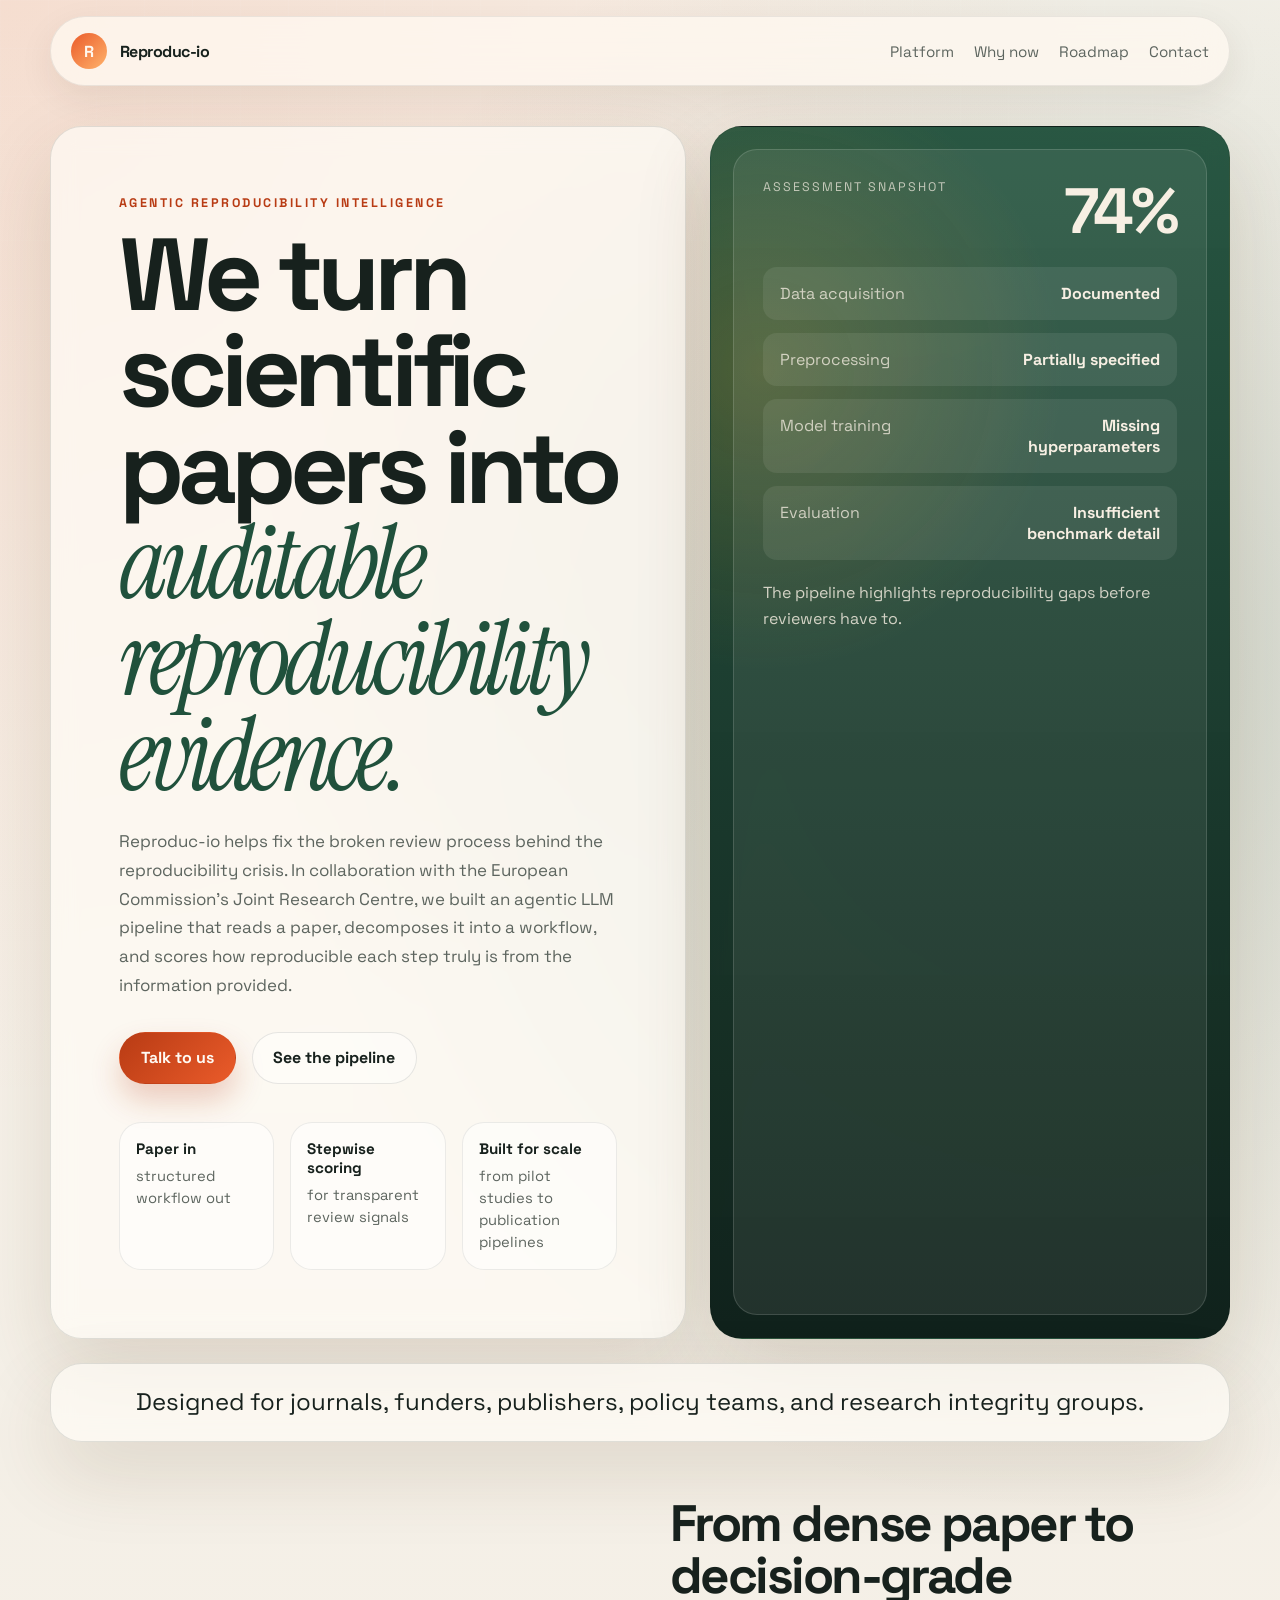
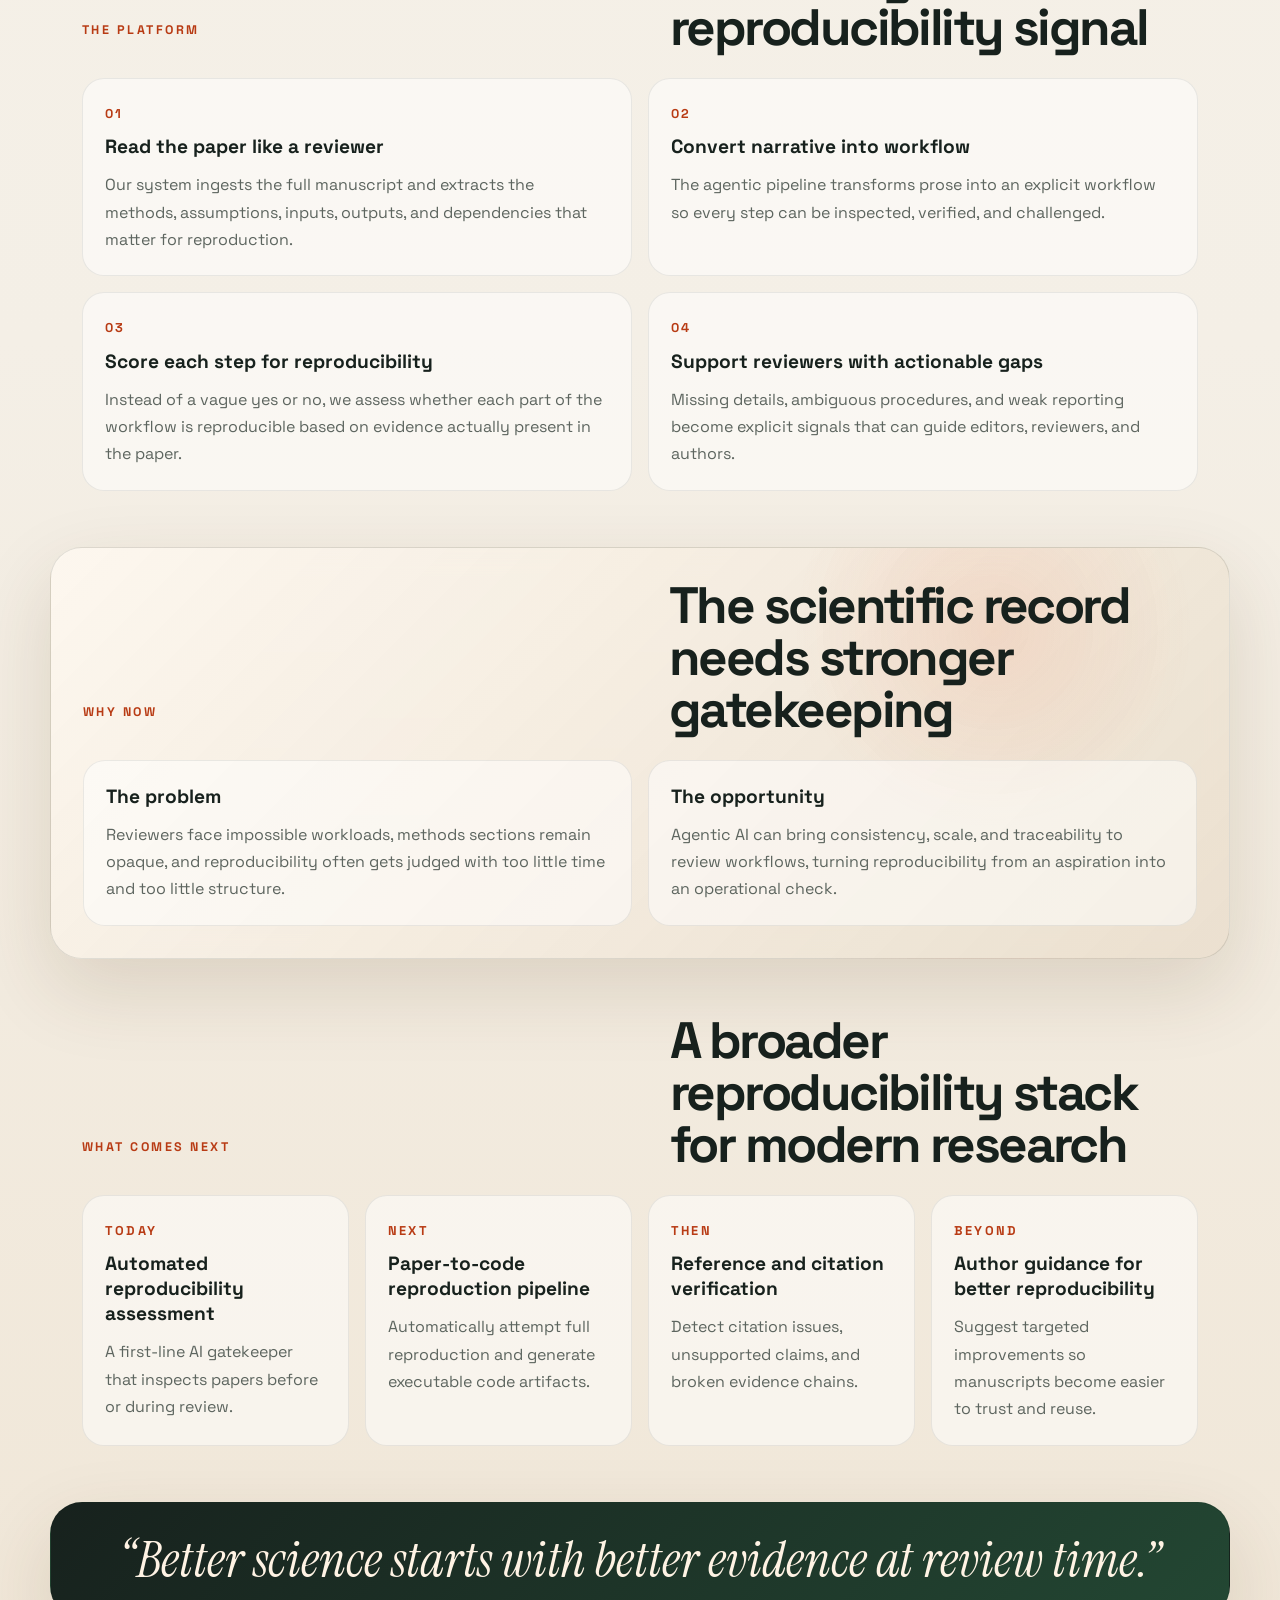
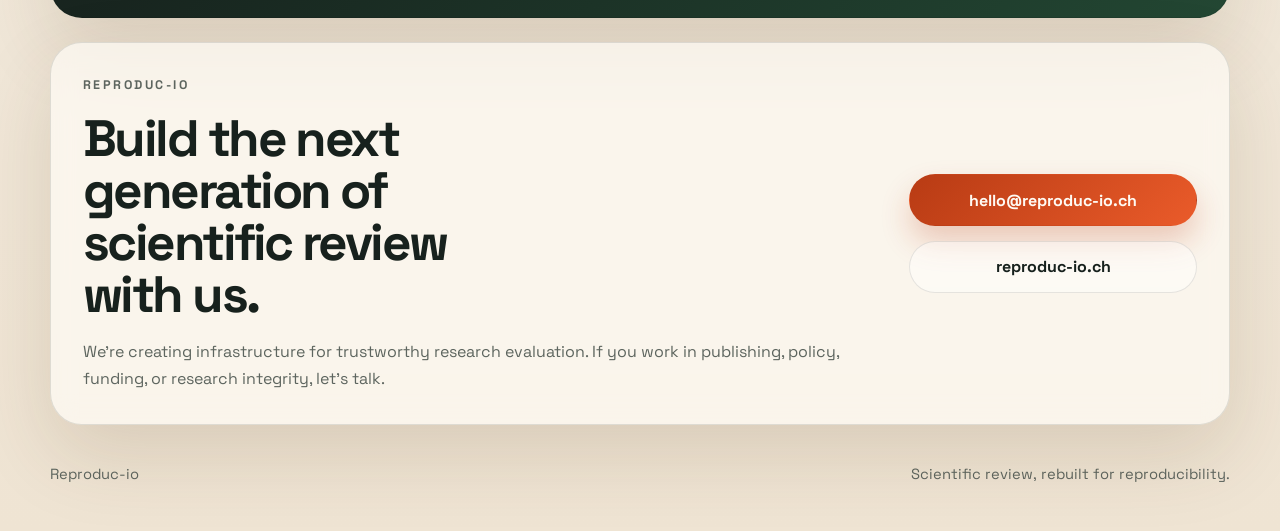
==== index.html @ 8c9f3c99 "Initial "Reproduc-io site"" ====
<!DOCTYPE html>
<html lang="en">
  <head>
    <meta charset="UTF-8" />
    <meta name="viewport" content="width=device-width, initial-scale=1.0" />
    <title>Reproduc-io | Rebuilding Trust In Scientific Review</title>
    <meta
      name="description"
      content="Reproduc-io uses agentic AI to assess the reproducibility of scientific papers and strengthen peer review with structured, scalable evidence."
    />
    <meta
      name="keywords"
      content="Reproduc-io, reproducibility, peer review, scientific review, agentic AI, LLM, research integrity"
    />
    <meta name="theme-color" content="#f4efe6" />
    <meta property="og:title" content="Reproduc-io" />
    <meta
      property="og:description"
      content="Fixing the broken review process with agentic AI for reproducibility assessment."
    />
    <meta property="og:type" content="website" />
    <meta property="og:url" content="https://reproduc-io.ch/" />
    <link rel="icon" type="image/svg+xml" href="favicon.svg" />
    <link rel="preconnect" href="https://fonts.googleapis.com" />
    <link rel="preconnect" href="https://fonts.gstatic.com" crossorigin />
    <link
      href="https://fonts.googleapis.com/css2?family=Space+Grotesk:wght@400;500;700&family=Instrument+Serif:ital@0;1&display=swap"
      rel="stylesheet"
    />
    <link rel="stylesheet" href="styles.css" />
  </head>
  <body>
    <div class="page-shell">
      <header class="site-header">
        <a class="brand" href="#top" aria-label="Reproduc-io home">
          <span class="brand-mark">R</span>
          <span class="brand-text">Reproduc-io</span>
        </a>
        <nav class="site-nav" aria-label="Primary navigation">
          <a href="#platform">Platform</a>
          <a href="#why-now">Why now</a>
          <a href="#roadmap">Roadmap</a>
          <a href="#contact">Contact</a>
        </nav>
      </header>

      <main id="top">
        <section class="hero">
          <div class="hero-copy">
            <p class="eyebrow reveal">Agentic reproducibility intelligence</p>
            <h1 class="reveal">
              We turn scientific papers into
              <span>auditable reproducibility evidence.</span>
            </h1>
            <p class="hero-text reveal">
              Reproduc-io helps fix the broken review process behind the reproducibility
              crisis. In collaboration with the European Commission's Joint Research
              Centre, we built an agentic LLM pipeline that reads a paper, decomposes
              it into a workflow, and scores how reproducible each step truly is from
              the information provided.
            </p>
            <div class="hero-actions reveal">
              <a class="button button-primary" href="#contact">Talk to us</a>
              <a class="button button-secondary" href="#platform">See the pipeline</a>
            </div>
            <ul class="hero-metrics reveal" aria-label="Key company metrics">
              <li>
                <strong>Paper in</strong>
                <span>structured workflow out</span>
              </li>
              <li>
                <strong>Stepwise scoring</strong>
                <span>for transparent review signals</span>
              </li>
              <li>
                <strong>Built for scale</strong>
                <span>from pilot studies to publication pipelines</span>
              </li>
            </ul>
          </div>

          <div class="hero-card reveal">
            <div class="signal-card">
              <div class="signal-card-header">
                <span class="signal-label">Assessment snapshot</span>
                <span class="signal-score">74%</span>
              </div>
              <div class="signal-flow">
                <div class="signal-step">
                  <span>Data acquisition</span>
                  <strong>Documented</strong>
                </div>
                <div class="signal-step">
                  <span>Preprocessing</span>
                  <strong>Partially specified</strong>
                </div>
                <div class="signal-step">
                  <span>Model training</span>
                  <strong>Missing hyperparameters</strong>
                </div>
                <div class="signal-step">
                  <span>Evaluation</span>
                  <strong>Insufficient benchmark detail</strong>
                </div>
              </div>
              <p class="signal-note">
                The pipeline highlights reproducibility gaps before reviewers have to.
              </p>
            </div>
          </div>
        </section>

        <section class="featured-strip reveal">
          <p>Designed for journals, funders, publishers, policy teams, and research integrity groups.</p>
        </section>

        <section class="section-grid" id="platform">
          <div class="section-heading reveal">
            <p class="eyebrow">The platform</p>
            <h2>From dense paper to decision-grade reproducibility signal</h2>
          </div>
          <div class="card-grid">
            <article class="info-card reveal">
              <span class="card-index">01</span>
              <h3>Read the paper like a reviewer</h3>
              <p>
                Our system ingests the full manuscript and extracts the methods,
                assumptions, inputs, outputs, and dependencies that matter for
                reproduction.
              </p>
            </article>
            <article class="info-card reveal">
              <span class="card-index">02</span>
              <h3>Convert narrative into workflow</h3>
              <p>
                The agentic pipeline transforms prose into an explicit workflow so
                every step can be inspected, verified, and challenged.
              </p>
            </article>
            <article class="info-card reveal">
              <span class="card-index">03</span>
              <h3>Score each step for reproducibility</h3>
              <p>
                Instead of a vague yes or no, we assess whether each part of the
                workflow is reproducible based on evidence actually present in the paper.
              </p>
            </article>
            <article class="info-card reveal">
              <span class="card-index">04</span>
              <h3>Support reviewers with actionable gaps</h3>
              <p>
                Missing details, ambiguous procedures, and weak reporting become
                explicit signals that can guide editors, reviewers, and authors.
              </p>
            </article>
          </div>
        </section>

        <section class="contrast-band" id="why-now">
          <div class="section-heading reveal">
            <p class="eyebrow">Why now</p>
            <h2>The scientific record needs stronger gatekeeping</h2>
          </div>
          <div class="two-column">
            <article class="contrast-card reveal">
              <h3>The problem</h3>
              <p>
                Reviewers face impossible workloads, methods sections remain opaque,
                and reproducibility often gets judged with too little time and too
                little structure.
              </p>
            </article>
            <article class="contrast-card reveal">
              <h3>The opportunity</h3>
              <p>
                Agentic AI can bring consistency, scale, and traceability to review
                workflows, turning reproducibility from an aspiration into an operational check.
              </p>
            </article>
          </div>
        </section>

        <section class="section-grid" id="roadmap">
          <div class="section-heading reveal">
            <p class="eyebrow">What comes next</p>
            <h2>A broader reproducibility stack for modern research</h2>
          </div>
          <div class="timeline">
            <article class="timeline-item reveal">
              <span class="timeline-phase">Today</span>
              <h3>Automated reproducibility assessment</h3>
              <p>
                A first-line AI gatekeeper that inspects papers before or during review.
              </p>
            </article>
            <article class="timeline-item reveal">
              <span class="timeline-phase">Next</span>
              <h3>Paper-to-code reproduction pipeline</h3>
              <p>
                Automatically attempt full reproduction and generate executable code artifacts.
              </p>
            </article>
            <article class="timeline-item reveal">
              <span class="timeline-phase">Then</span>
              <h3>Reference and citation verification</h3>
              <p>
                Detect citation issues, unsupported claims, and broken evidence chains.
              </p>
            </article>
            <article class="timeline-item reveal">
              <span class="timeline-phase">Beyond</span>
              <h3>Author guidance for better reproducibility</h3>
              <p>
                Suggest targeted improvements so manuscripts become easier to trust and reuse.
              </p>
            </article>
          </div>
        </section>

        <section class="quote-block reveal">
          <p>
            “Better science starts with better evidence at review time.”
          </p>
        </section>

        <section class="cta-section reveal" id="contact">
          <div class="cta-copy">
            <p class="eyebrow">Reproduc-io</p>
            <h2>Build the next generation of scientific review with us.</h2>
            <p>
              We’re creating infrastructure for trustworthy research evaluation.
              If you work in publishing, policy, funding, or research integrity,
              let’s talk.
            </p>
          </div>
          <div class="cta-actions">
            <a class="button button-primary" href="mailto:hello@reproduc-io.ch">hello@reproduc-io.ch</a>
            <a class="button button-secondary" href="https://reproduc-io.ch" target="_blank" rel="noreferrer">reproduc-io.ch</a>
          </div>
        </section>
      </main>

      <footer class="site-footer">
        <p>Reproduc-io</p>
        <p>Scientific review, rebuilt for reproducibility.</p>
      </footer>
    </div>

    <script src="script.js"></script>
  </body>
</html>
---- styles.css ----
:root {
  --bg: #f4efe6;
  --bg-strong: #eadfce;
  --surface: rgba(255, 252, 247, 0.68);
  --surface-strong: #fff9f1;
  --ink: #17211d;
  --muted: #5d655f;
  --line: rgba(23, 33, 29, 0.12);
  --accent: #ea5b2a;
  --accent-dark: #b83b14;
  --forest: #20513c;
  --gold: #cf9b2b;
  --shadow: 0 30px 80px rgba(78, 51, 14, 0.14);
  --radius-lg: 32px;
  --radius-md: 22px;
  --radius-sm: 14px;
  --max-width: 1180px;
}

* {
  box-sizing: border-box;
}

html {
  scroll-behavior: smooth;
}

body {
  margin: 0;
  font-family: "Space Grotesk", sans-serif;
  color: var(--ink);
  background:
    radial-gradient(circle at top left, rgba(234, 91, 42, 0.14), transparent 28%),
    radial-gradient(circle at 85% 18%, rgba(32, 81, 60, 0.18), transparent 26%),
    linear-gradient(180deg, #f7f3eb 0%, #f4efe6 52%, #efe4d3 100%);
}

body::before {
  content: "";
  position: fixed;
  inset: 0;
  pointer-events: none;
  background-image:
    linear-gradient(rgba(255, 255, 255, 0.18) 1px, transparent 1px),
    linear-gradient(90deg, rgba(255, 255, 255, 0.18) 1px, transparent 1px);
  background-size: 48px 48px;
  mask-image: linear-gradient(180deg, rgba(0, 0, 0, 0.3), transparent 80%);
}

a {
  color: inherit;
  text-decoration: none;
}

p,
h1,
h2,
h3,
ul {
  margin: 0;
}

.page-shell {
  width: min(calc(100% - 2rem), var(--max-width));
  margin: 0 auto;
  padding: 1rem 0 2rem;
}

.site-header {
  display: flex;
  align-items: center;
  justify-content: space-between;
  gap: 1rem;
  position: sticky;
  top: 0.75rem;
  z-index: 10;
  margin-bottom: 2.5rem;
  padding: 1rem 1.25rem;
  background: rgba(255, 249, 241, 0.76);
  backdrop-filter: blur(20px);
  border: 1px solid rgba(23, 33, 29, 0.08);
  border-radius: 999px;
  box-shadow: 0 12px 35px rgba(58, 40, 11, 0.08);
}

.brand {
  display: inline-flex;
  align-items: center;
  gap: 0.8rem;
  font-weight: 700;
  letter-spacing: -0.03em;
}

.brand-mark {
  display: grid;
  place-items: center;
  width: 2.25rem;
  height: 2.25rem;
  border-radius: 50%;
  background: linear-gradient(135deg, var(--accent), #ffb36c);
  color: #fff8ef;
}

.site-nav {
  display: flex;
  flex-wrap: wrap;
  gap: 1.25rem;
  color: var(--muted);
  font-size: 0.95rem;
}

.hero,
.section-grid,
.contrast-band,
.cta-section,
.quote-block,
.featured-strip {
  margin-bottom: 1.5rem;
}

.hero {
  display: grid;
  grid-template-columns: 1.1fr 0.9fr;
  gap: 1.5rem;
  align-items: stretch;
}

.hero-copy,
.hero-card,
.featured-strip,
.contrast-band,
.quote-block,
.cta-section {
  position: relative;
  overflow: hidden;
  border-radius: var(--radius-lg);
  border: 1px solid var(--line);
  background: var(--surface);
  backdrop-filter: blur(12px);
  box-shadow: var(--shadow);
}

.hero-copy {
  padding: 4.25rem;
}

.eyebrow {
  margin-bottom: 1rem;
  color: var(--accent-dark);
  font-size: 0.78rem;
  font-weight: 700;
  letter-spacing: 0.2em;
  text-transform: uppercase;
}

.hero h1 {
  max-width: 12ch;
  font-size: clamp(3.2rem, 8vw, 6.8rem);
  line-height: 0.94;
  letter-spacing: -0.06em;
}

.hero h1 span {
  display: block;
  font-family: "Instrument Serif", serif;
  font-style: italic;
  font-weight: 400;
  color: var(--forest);
}

.hero-text {
  max-width: 62ch;
  margin-top: 1.4rem;
  color: var(--muted);
  font-size: 1.06rem;
  line-height: 1.7;
}

.hero-actions {
  display: flex;
  flex-wrap: wrap;
  gap: 1rem;
  margin-top: 2rem;
}

.button {
  display: inline-flex;
  align-items: center;
  justify-content: center;
  min-height: 3.25rem;
  padding: 0.85rem 1.3rem;
  border-radius: 999px;
  border: 1px solid transparent;
  font-weight: 700;
  transition: transform 180ms ease, box-shadow 180ms ease, background 180ms ease;
}

.button:hover,
.button:focus-visible {
  transform: translateY(-2px);
}

.button-primary {
  background: linear-gradient(135deg, var(--accent-dark), var(--accent));
  color: #fffaf3;
  box-shadow: 0 16px 30px rgba(184, 59, 20, 0.24);
}

.button-secondary {
  background: rgba(255, 255, 255, 0.45);
  border-color: rgba(23, 33, 29, 0.1);
}

.hero-metrics {
  display: grid;
  grid-template-columns: repeat(3, minmax(0, 1fr));
  gap: 1rem;
  padding: 0;
  margin-top: 2.4rem;
  list-style: none;
}

.hero-metrics li {
  padding: 1rem;
  border-radius: var(--radius-md);
  background: rgba(255, 255, 255, 0.52);
  border: 1px solid rgba(23, 33, 29, 0.08);
}

.hero-metrics strong,
.hero-metrics span {
  display: block;
}

.hero-metrics strong {
  margin-bottom: 0.4rem;
  font-size: 0.95rem;
}

.hero-metrics span {
  color: var(--muted);
  font-size: 0.92rem;
  line-height: 1.5;
}

.hero-card {
  display: flex;
  align-items: stretch;
  min-height: 100%;
  padding: 1.4rem;
  background:
    radial-gradient(circle at 10% 20%, rgba(207, 155, 43, 0.24), transparent 28%),
    linear-gradient(180deg, rgba(32, 81, 60, 0.96), rgba(11, 29, 23, 0.98));
  color: #f7efe3;
}

.signal-card {
  width: 100%;
  padding: 1.8rem;
  border-radius: calc(var(--radius-lg) - 8px);
  background: rgba(243, 233, 220, 0.08);
  border: 1px solid rgba(255, 255, 255, 0.14);
}

.signal-card-header {
  display: flex;
  align-items: flex-start;
  justify-content: space-between;
  gap: 1rem;
  margin-bottom: 1.5rem;
}

.signal-label {
  color: rgba(247, 239, 227, 0.72);
  text-transform: uppercase;
  letter-spacing: 0.16em;
  font-size: 0.78rem;
}

.signal-score {
  font-size: clamp(2.6rem, 5vw, 4rem);
  font-weight: 700;
  line-height: 1;
  letter-spacing: -0.05em;
}

.signal-flow {
  display: grid;
  gap: 0.8rem;
}

.signal-step {
  display: flex;
  justify-content: space-between;
  gap: 1rem;
  padding: 1rem 1.05rem;
  border-radius: var(--radius-sm);
  background: rgba(255, 255, 255, 0.08);
}

.signal-step span {
  color: rgba(247, 239, 227, 0.76);
}

.signal-step strong {
  max-width: 15ch;
  text-align: right;
}

.signal-note {
  margin-top: 1.3rem;
  color: rgba(247, 239, 227, 0.82);
  line-height: 1.6;
}

.featured-strip,
.quote-block {
  padding: 1.35rem 1.5rem;
}

.featured-strip p,
.quote-block p {
  text-align: center;
  font-size: clamp(1.1rem, 2vw, 1.5rem);
  line-height: 1.4;
}

.section-grid,
.contrast-band,
.cta-section {
  padding: 2rem;
}

.section-heading {
  display: flex;
  align-items: end;
  justify-content: space-between;
  gap: 1rem;
  margin-bottom: 1.5rem;
}

.section-heading h2 {
  max-width: 16ch;
  font-size: clamp(2rem, 4vw, 3.4rem);
  line-height: 1.02;
  letter-spacing: -0.05em;
}

.card-grid,
.two-column,
.timeline {
  display: grid;
  gap: 1rem;
}

.card-grid {
  grid-template-columns: repeat(2, minmax(0, 1fr));
}

.info-card,
.contrast-card,
.timeline-item {
  padding: 1.4rem;
  border-radius: var(--radius-md);
  background: rgba(255, 255, 255, 0.5);
  border: 1px solid rgba(23, 33, 29, 0.08);
}

.card-index,
.timeline-phase {
  display: inline-block;
  margin-bottom: 0.8rem;
  color: var(--accent-dark);
  font-size: 0.8rem;
  font-weight: 700;
  letter-spacing: 0.16em;
  text-transform: uppercase;
}

.info-card h3,
.contrast-card h3,
.timeline-item h3 {
  margin-bottom: 0.75rem;
  font-size: 1.2rem;
}

.info-card p,
.contrast-card p,
.timeline-item p,
.cta-copy p {
  color: var(--muted);
  line-height: 1.7;
}

.two-column {
  grid-template-columns: repeat(2, minmax(0, 1fr));
}

.contrast-band {
  background:
    radial-gradient(circle at 80% 20%, rgba(234, 91, 42, 0.12), transparent 20%),
    linear-gradient(135deg, rgba(255, 249, 241, 0.8), rgba(234, 223, 206, 0.95));
}

.timeline {
  grid-template-columns: repeat(4, minmax(0, 1fr));
}

.quote-block {
  background: linear-gradient(135deg, #17211d, #234733);
  color: #fff3e4;
}

.quote-block p {
  font-family: "Instrument Serif", serif;
  font-size: clamp(2rem, 4vw, 3.4rem);
  font-style: italic;
}

.cta-section {
  display: flex;
  align-items: center;
  justify-content: space-between;
  gap: 2rem;
}

.cta-copy h2 {
  max-width: 13ch;
  margin-bottom: 1rem;
  font-size: clamp(2rem, 4vw, 3.4rem);
  line-height: 1.02;
  letter-spacing: -0.05em;
}

.cta-actions {
  display: flex;
  flex-direction: column;
  gap: 0.9rem;
  min-width: min(100%, 18rem);
}

.site-footer {
  display: flex;
  justify-content: space-between;
  gap: 1rem;
  padding: 1rem 0;
  color: var(--muted);
  font-size: 0.92rem;
}

.reveal {
  opacity: 0;
  transform: translateY(18px);
  transition: opacity 700ms ease, transform 700ms ease;
}

.reveal.is-visible {
  opacity: 1;
  transform: translateY(0);
}

@media (max-width: 980px) {
  .hero,
  .two-column,
  .timeline,
  .card-grid,
  .cta-section {
    grid-template-columns: 1fr;
  }

  .hero {
    display: grid;
  }

  .hero-copy {
    padding: 2rem;
  }

  .hero-metrics {
    grid-template-columns: 1fr;
  }

  .cta-section,
  .site-footer,
  .section-heading {
    display: block;
  }

  .cta-actions {
    margin-top: 1.5rem;
  }
}

@media (max-width: 760px) {
  .page-shell {
    width: min(calc(100% - 1rem), var(--max-width));
  }

  .site-header {
    padding: 1rem;
    border-radius: 1.5rem;
  }

  .site-nav {
    display: none;
  }

  .hero-copy,
  .section-grid,
  .contrast-band,
  .cta-section,
  .quote-block,
  .featured-strip {
    padding-left: 1.2rem;
    padding-right: 1.2rem;
  }

  .hero-copy {
    padding-top: 1.6rem;
    padding-bottom: 1.6rem;
  }

  .hero-card {
    padding: 1rem;
  }
}

@media (prefers-reduced-motion: reduce) {
  html {
    scroll-behavior: auto;
  }

  .reveal,
  .reveal.is-visible,
  .button {
    transition: none;
    transform: none;
    opacity: 1;
  }
}
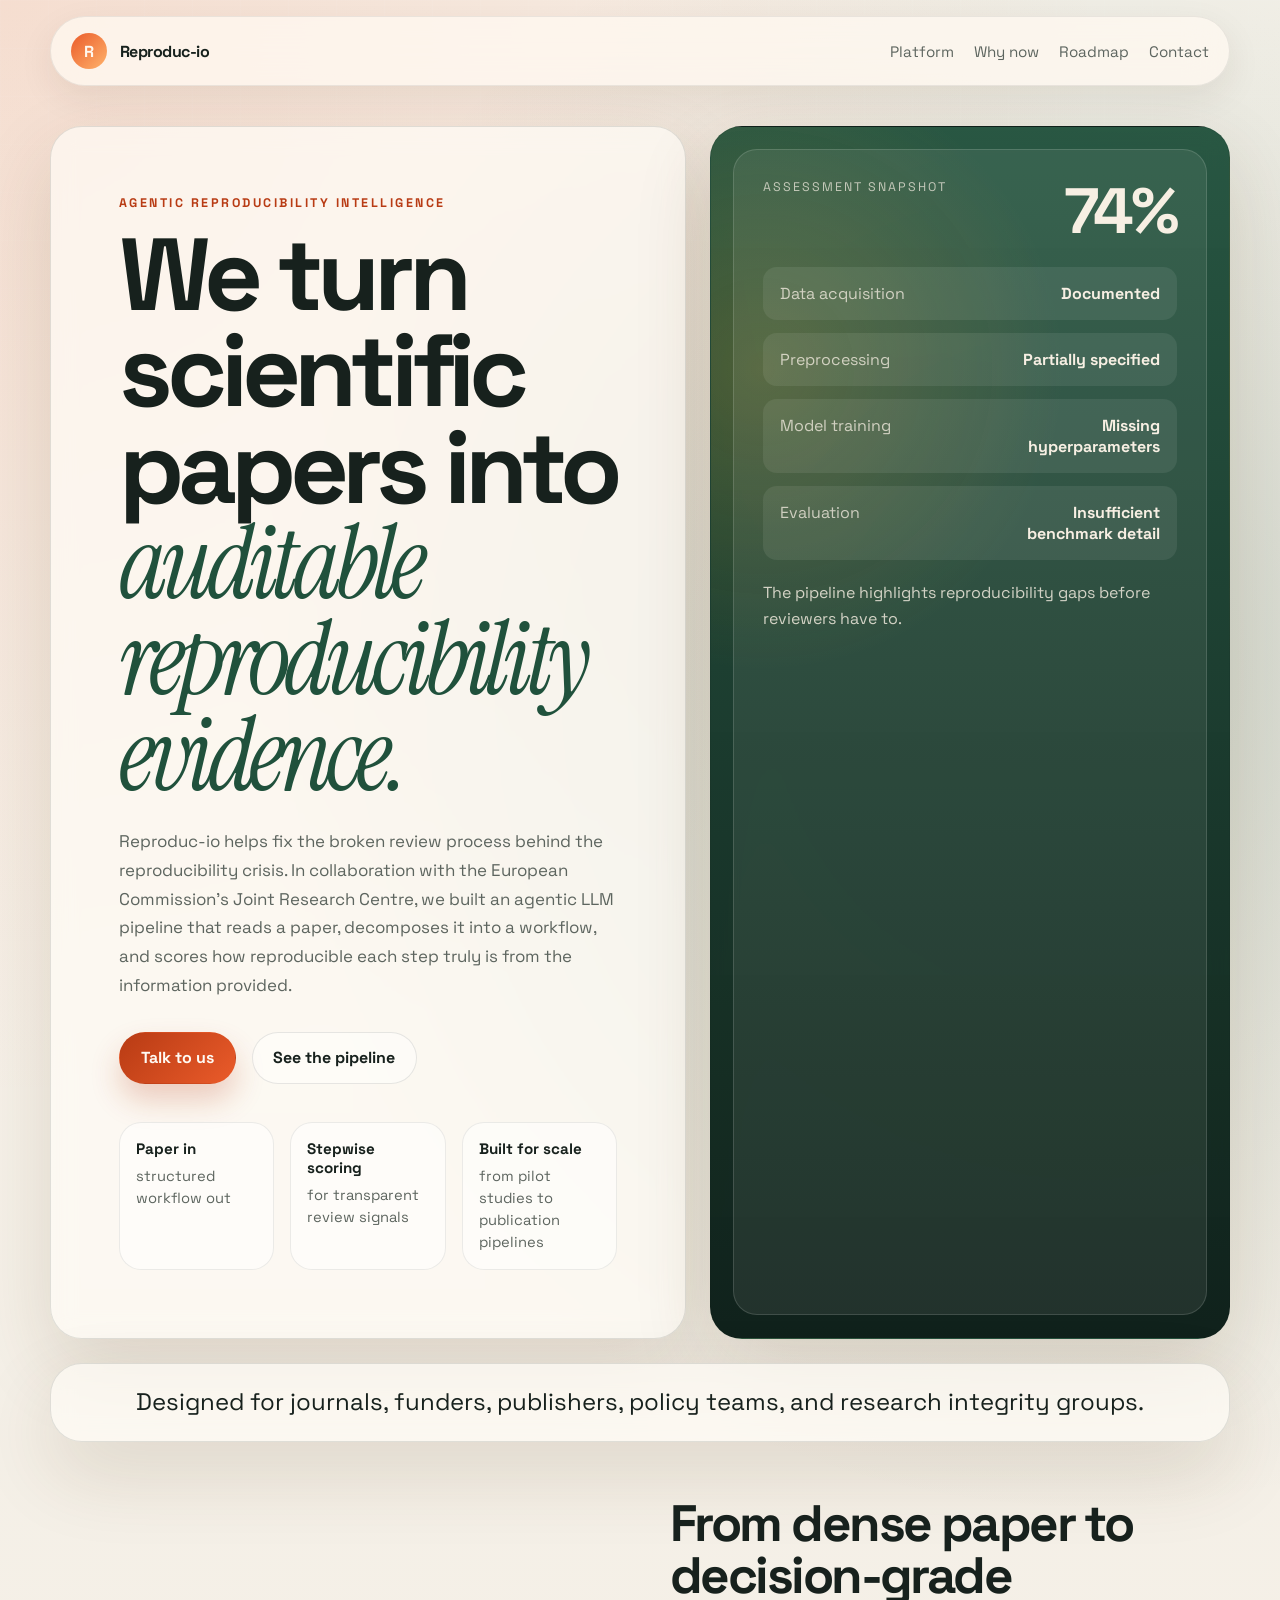
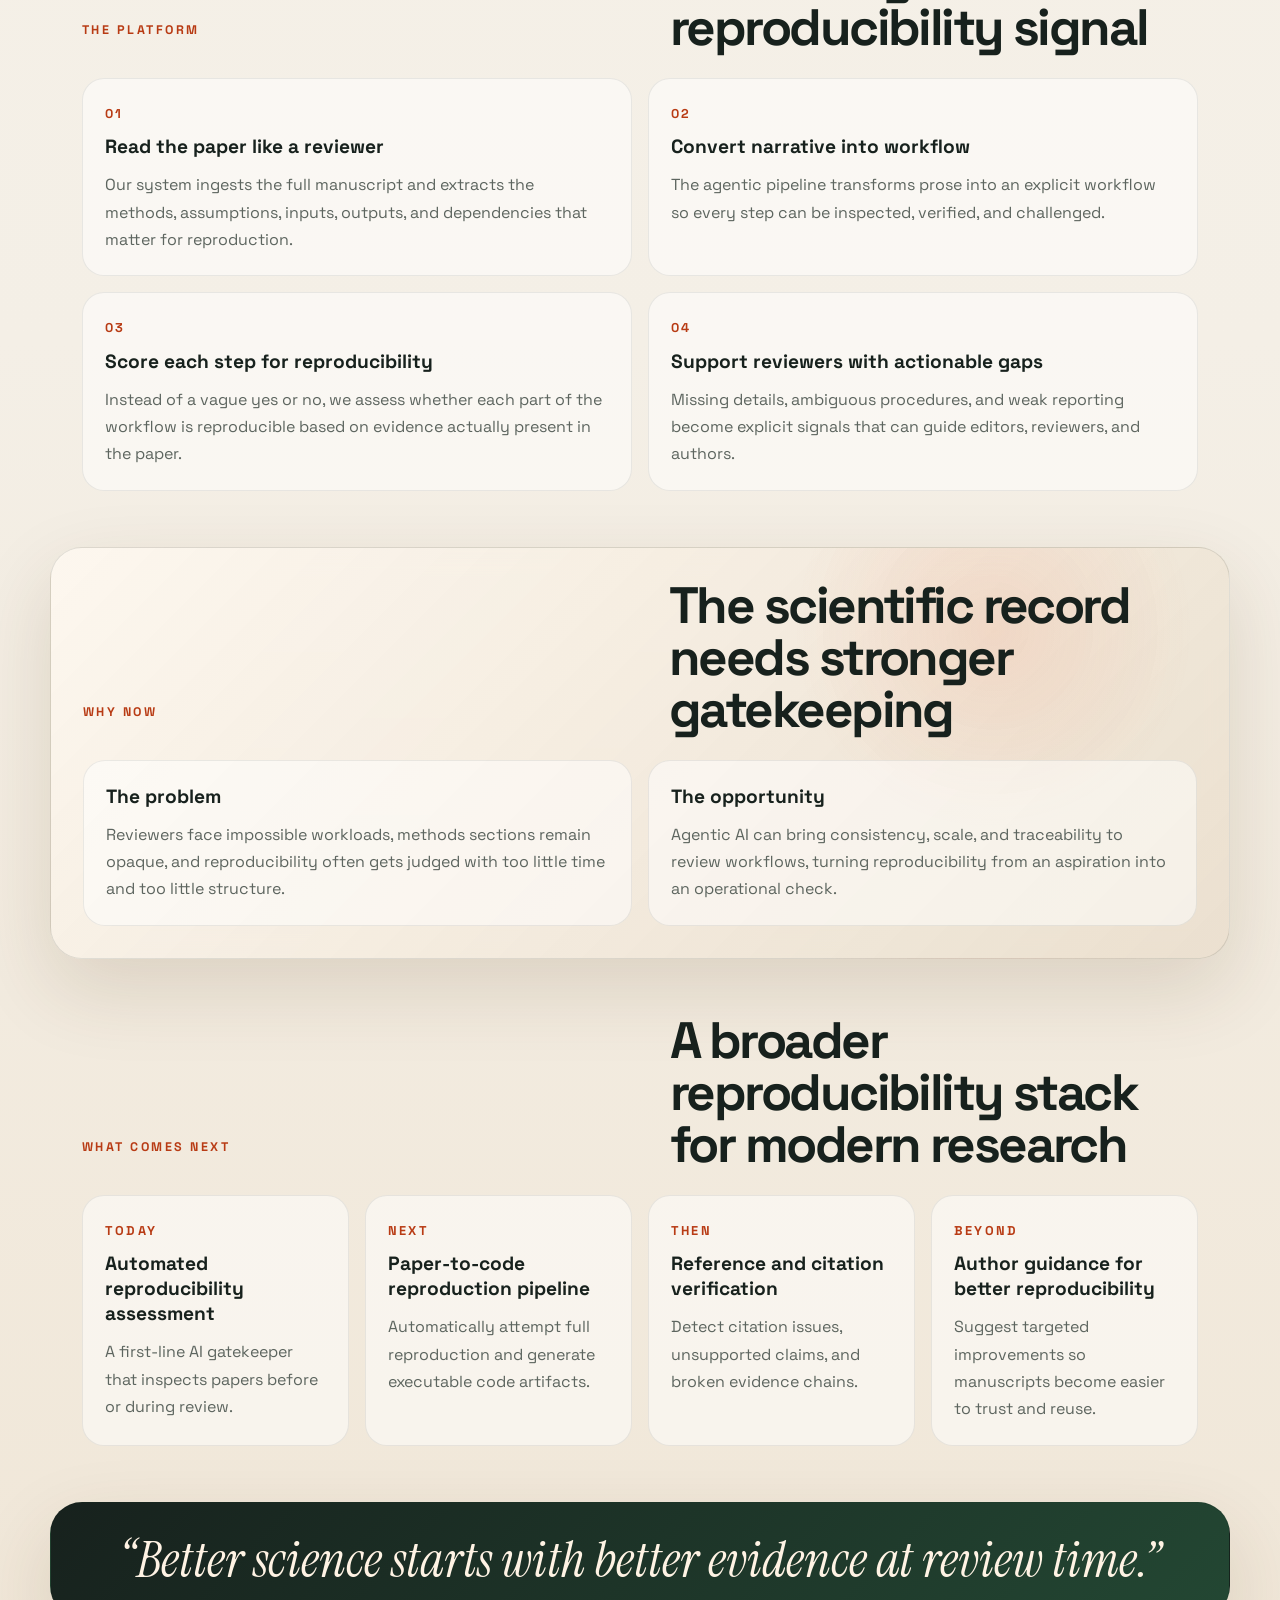
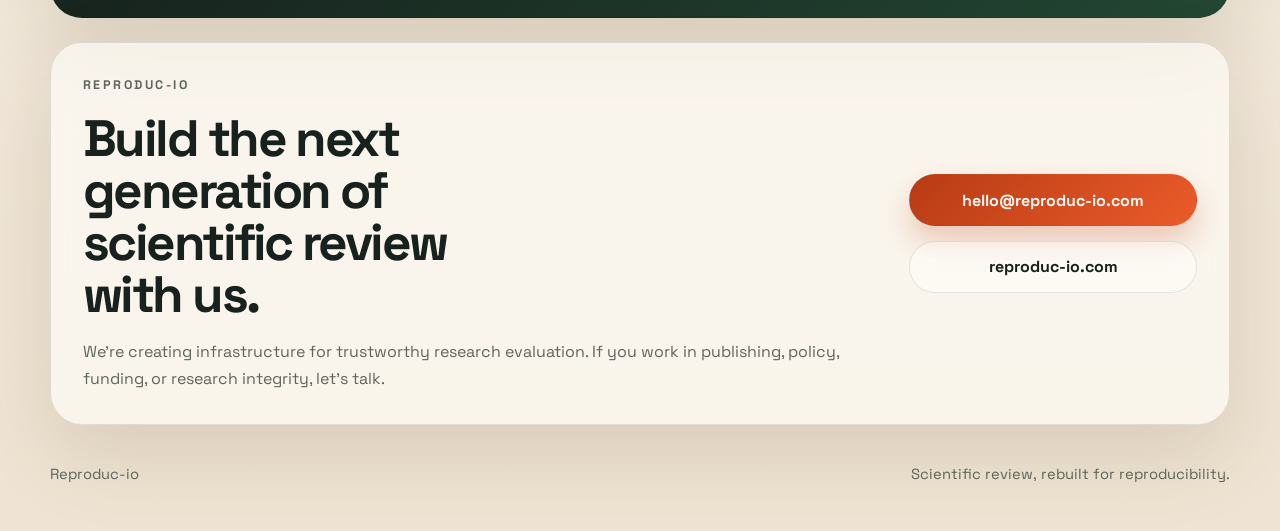
==== commit 88c28201: "Update for Swizzonic Domain" ====
--- a/index.html
+++ b/index.html
@@ -19,7 +19,7 @@
       content="Fixing the broken review process with agentic AI for reproducibility assessment."
     />
     <meta property="og:type" content="website" />
-    <meta property="og:url" content="https://reproduc-io.ch/" />
+    <meta property="og:url" content="https://reproduc-io.com/" />
     <link rel="icon" type="image/svg+xml" href="favicon.svg" />
     <link rel="preconnect" href="https://fonts.googleapis.com" />
     <link rel="preconnect" href="https://fonts.gstatic.com" crossorigin />
@@ -234,8 +234,8 @@
             </p>
           </div>
           <div class="cta-actions">
-            <a class="button button-primary" href="mailto:hello@reproduc-io.ch">hello@reproduc-io.ch</a>
-            <a class="button button-secondary" href="https://reproduc-io.ch" target="_blank" rel="noreferrer">reproduc-io.ch</a>
+            <a class="button button-primary" href="mailto:hello@reproduc-io.com">hello@reproduc-io.com</a>
+            <a class="button button-secondary" href="https://reproduc-io.com" target="_blank" rel="noreferrer">reproduc-io.com</a>
           </div>
         </section>
       </main>
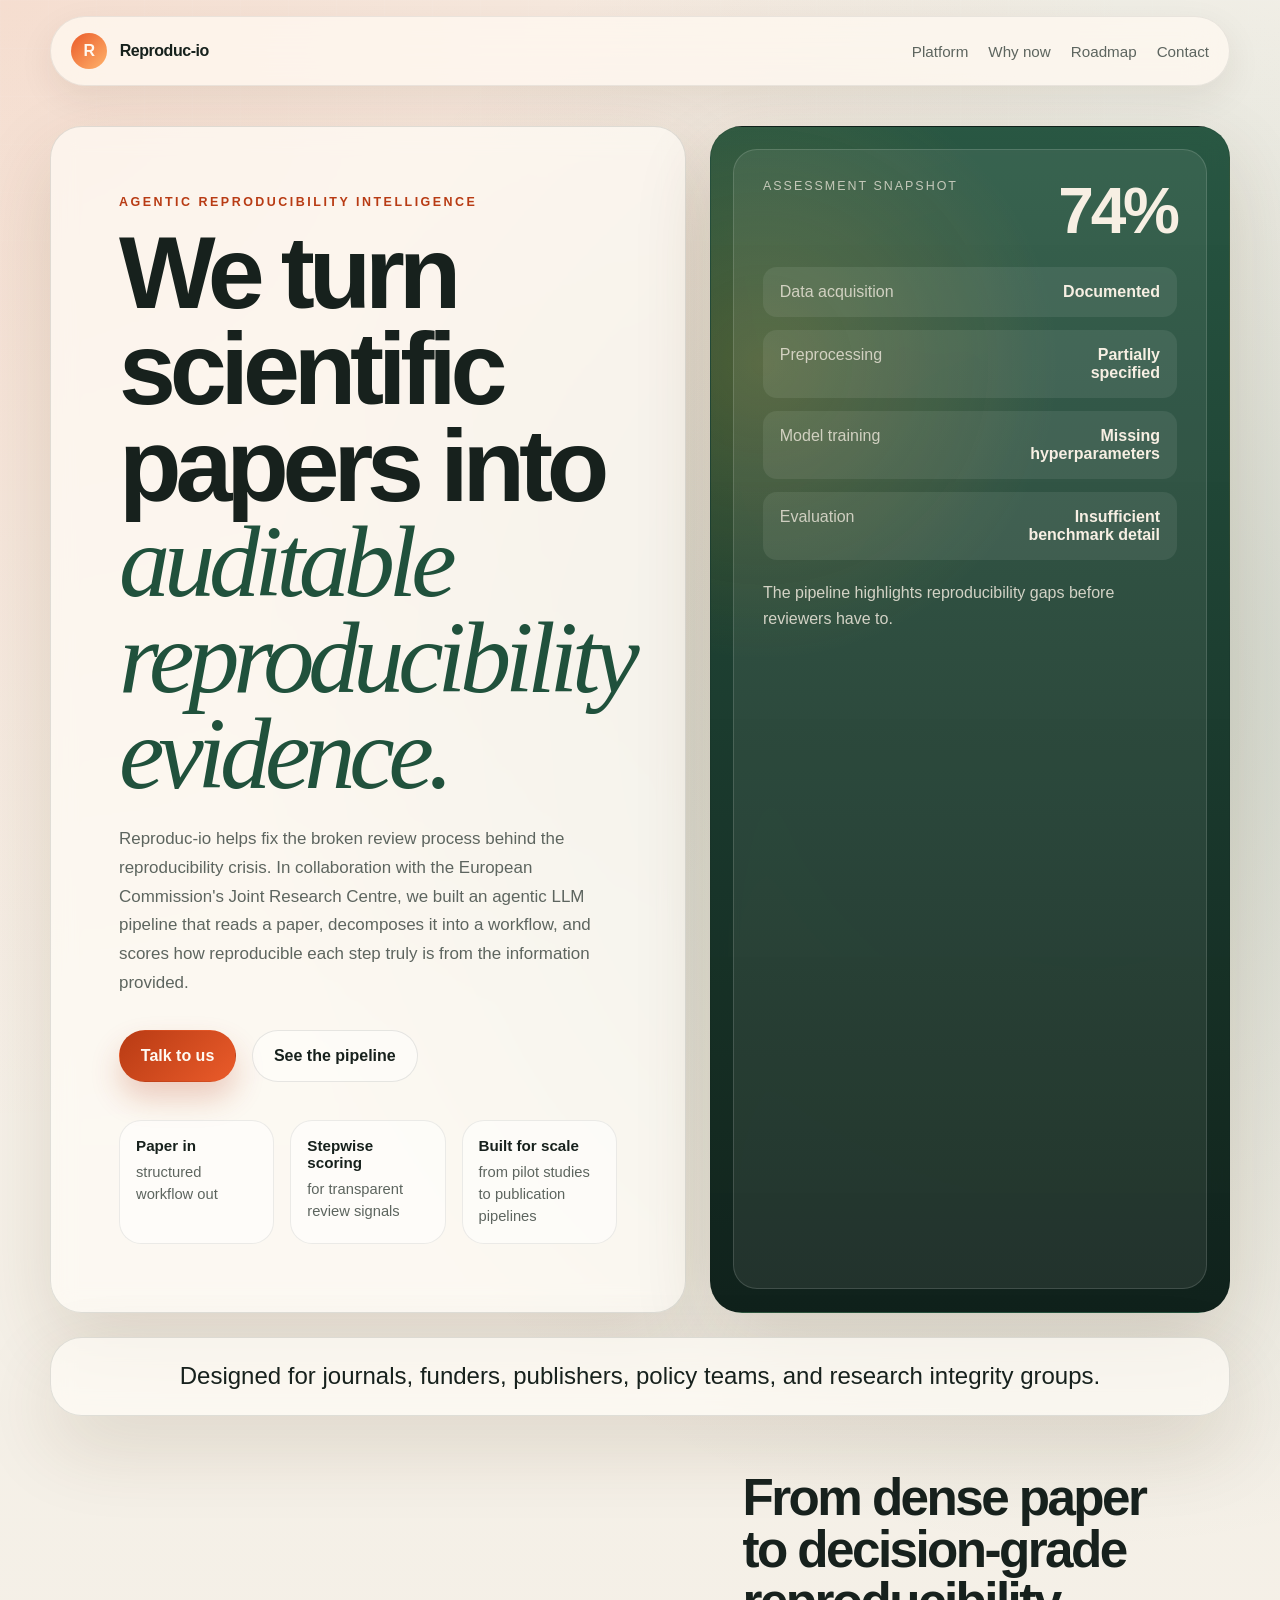
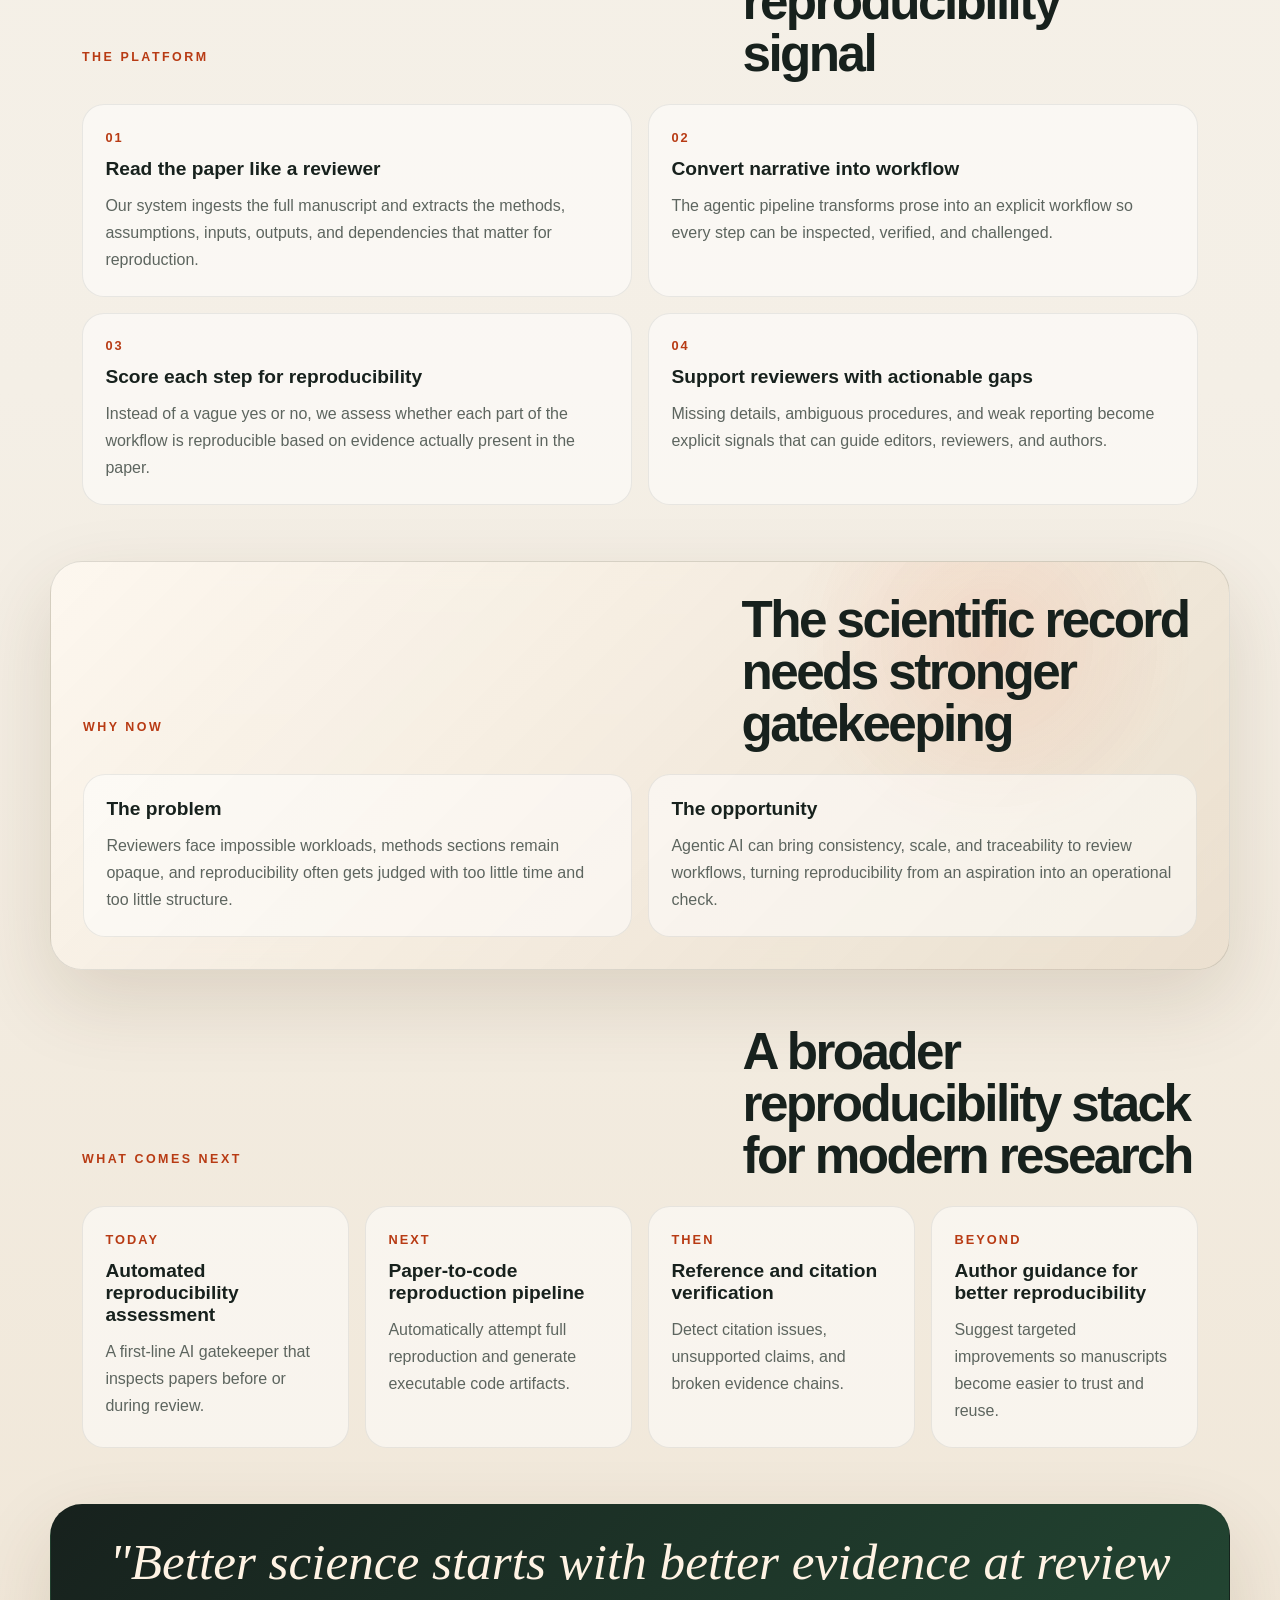
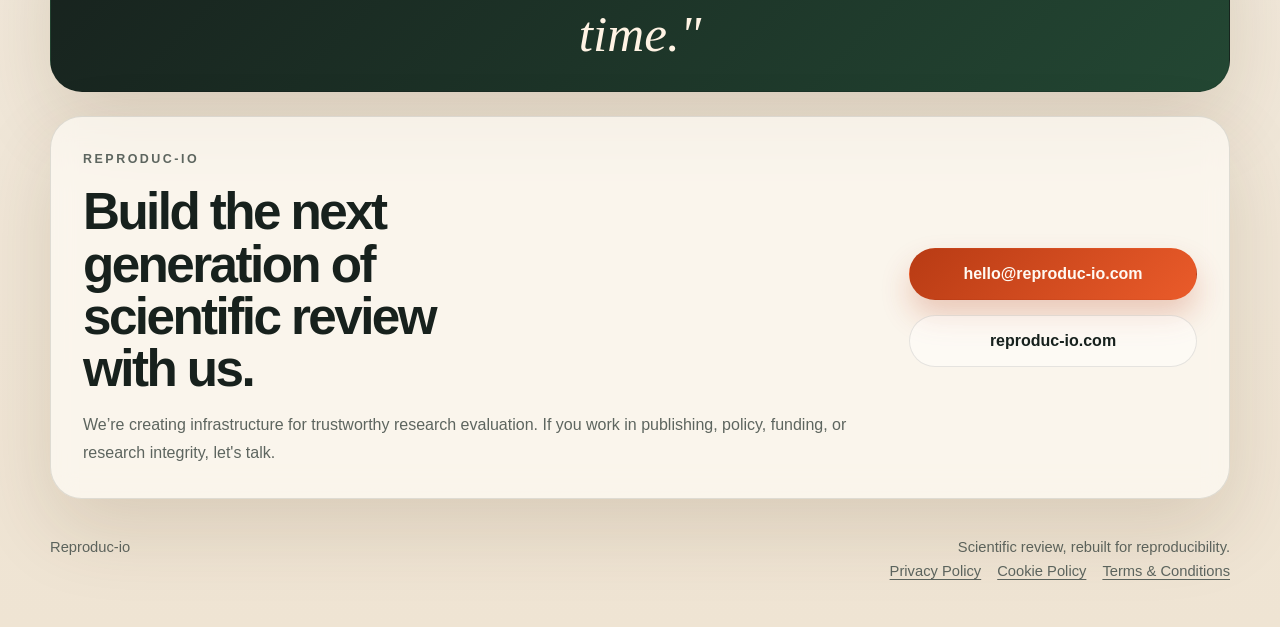
==== commit 36495759: "law stuff to be compliant" ====
--- a/index.html
+++ b/index.html
@@ -21,12 +21,6 @@
     <meta property="og:type" content="website" />
     <meta property="og:url" content="https://reproduc-io.com/" />
     <link rel="icon" type="image/svg+xml" href="favicon.svg" />
-    <link rel="preconnect" href="https://fonts.googleapis.com" />
-    <link rel="preconnect" href="https://fonts.gstatic.com" crossorigin />
-    <link
-      href="https://fonts.googleapis.com/css2?family=Space+Grotesk:wght@400;500;700&family=Instrument+Serif:ital@0;1&display=swap"
-      rel="stylesheet"
-    />
     <link rel="stylesheet" href="styles.css" />
   </head>
   <body>
@@ -219,7 +213,7 @@
 
         <section class="quote-block reveal">
           <p>
-            “Better science starts with better evidence at review time.”
+            "Better science starts with better evidence at review time."
           </p>
         </section>
 
@@ -230,7 +224,7 @@
             <p>
               We’re creating infrastructure for trustworthy research evaluation.
               If you work in publishing, policy, funding, or research integrity,
-              let’s talk.
+              let's talk.
             </p>
           </div>
           <div class="cta-actions">
@@ -242,7 +236,14 @@
 
       <footer class="site-footer">
         <p>Reproduc-io</p>
-        <p>Scientific review, rebuilt for reproducibility.</p>
+        <div class="footer-meta">
+          <p>Scientific review, rebuilt for reproducibility.</p>
+          <div class="footer-links">
+            <a href="privacy.html">Privacy Policy</a>
+            <a href="cookies.html">Cookie Policy</a>
+            <a href="terms.html">Terms &amp; Conditions</a>
+          </div>
+        </div>
       </footer>
     </div>
 
--- a/styles.css
+++ b/styles.css
@@ -27,7 +27,7 @@
 
 body {
   margin: 0;
-  font-family: "Space Grotesk", sans-serif;
+  font-family: "Segoe UI", Arial, Helvetica, sans-serif;
   color: var(--ink);
   background:
     radial-gradient(circle at top left, rgba(234, 91, 42, 0.14), transparent 28%),
@@ -162,7 +162,7 @@
 
 .hero h1 span {
   display: block;
-  font-family: "Instrument Serif", serif;
+  font-family: Georgia, "Times New Roman", serif;
   font-style: italic;
   font-weight: 400;
   color: var(--forest);
@@ -412,7 +412,7 @@
 }
 
 .quote-block p {
-  font-family: "Instrument Serif", serif;
+  font-family: Georgia, "Times New Roman", serif;
   font-size: clamp(2rem, 4vw, 3.4rem);
   font-style: italic;
 }
@@ -442,10 +442,89 @@
 .site-footer {
   display: flex;
   justify-content: space-between;
+  align-items: flex-start;
   gap: 1rem;
   padding: 1rem 0;
   color: var(--muted);
   font-size: 0.92rem;
+}
+
+.footer-meta {
+  display: flex;
+  flex-direction: column;
+  align-items: flex-end;
+  gap: 0.5rem;
+}
+
+.footer-links {
+  display: flex;
+  flex-wrap: wrap;
+  gap: 1rem;
+}
+
+.footer-links a {
+  text-decoration: underline;
+  text-underline-offset: 0.16rem;
+}
+
+.legal-shell {
+  min-height: 100vh;
+}
+
+.legal-page {
+  display: grid;
+  gap: 1rem;
+}
+
+.legal-hero,
+.legal-card {
+  border-radius: var(--radius-lg);
+  border: 1px solid var(--line);
+  background: var(--surface);
+  box-shadow: var(--shadow);
+}
+
+.legal-hero {
+  padding: 2.5rem;
+}
+
+.legal-hero h1 {
+  font-size: clamp(2.4rem, 5vw, 4.5rem);
+  line-height: 1;
+  letter-spacing: -0.05em;
+}
+
+.legal-lead {
+  max-width: 60ch;
+  margin-top: 1rem;
+  color: var(--muted);
+  font-size: 1.02rem;
+  line-height: 1.7;
+}
+
+.legal-note {
+  margin-top: 1rem;
+  color: var(--accent-dark);
+  font-weight: 700;
+}
+
+.legal-card {
+  padding: 1.7rem;
+}
+
+.legal-card h2 {
+  margin-bottom: 0.8rem;
+  font-size: 1.2rem;
+}
+
+.legal-card p {
+  max-width: 70ch;
+  color: var(--muted);
+  line-height: 1.7;
+}
+
+.legal-card p + p {
+  margin-top: 0.9rem;
 }
 
 .reveal {
@@ -484,6 +563,11 @@
   .site-footer,
   .section-heading {
     display: block;
+  }
+
+  .footer-meta {
+    align-items: flex-start;
+    margin-top: 0.8rem;
   }
 
   .cta-actions {
